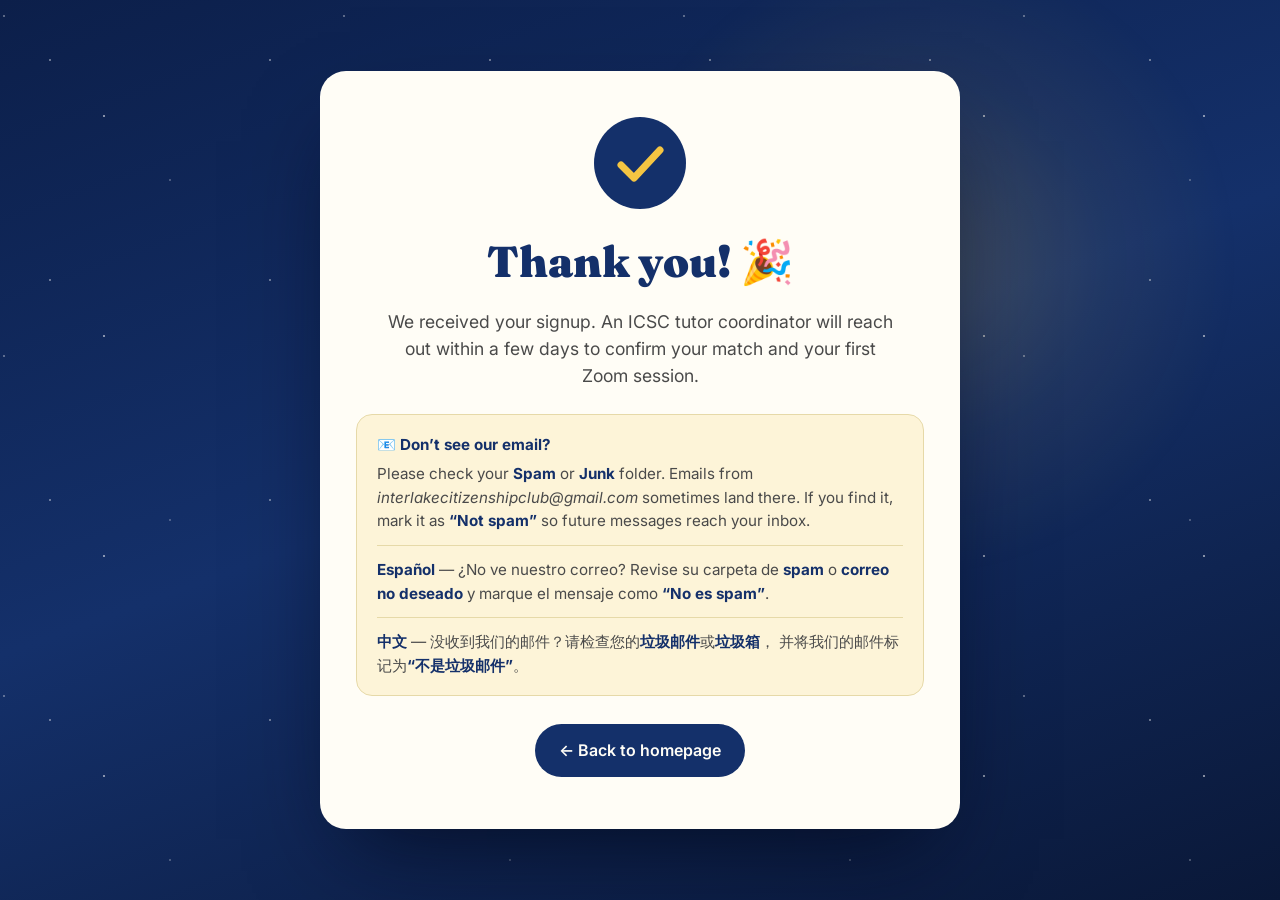
==== citizenship-website/thanks.html @ fe779de8 "Rebuild signup as animated 4-step wizard with live 3D pass card - New dark starfield signup section " ====
<!DOCTYPE html>
<html lang="en">
<head>
  <meta charset="UTF-8" />
  <meta name="viewport" content="width=device-width, initial-scale=1.0" />
  <title>Thank You — Interlake Citizenship Services Club</title>
  <meta name="robots" content="noindex" />
  <link rel="preconnect" href="https://fonts.googleapis.com" />
  <link rel="preconnect" href="https://fonts.gstatic.com" crossorigin />
  <link href="https://fonts.googleapis.com/css2?family=Fraunces:wght@700;900&family=Inter:wght@400;500;600;700&display=swap" rel="stylesheet" />
  <link rel="stylesheet" href="styles.css?v=3" />
</head>
<body class="signup ty">
  <div class="signup-sky" aria-hidden="true">
    <span class="su-stars su-stars-a"></span>
    <span class="su-stars su-stars-b"></span>
    <span class="su-glow"></span>
  </div>

  <main class="ty-card">
    <svg class="ty-check" viewBox="0 0 96 96" aria-hidden="true">
      <circle cx="48" cy="48" r="46" />
      <path d="M29 50 L42 63 L68 35" />
    </svg>
    <h1 class="ty-title" id="ty-title">Thank you! 🎉</h1>
    <p class="ty-lead" id="ty-lead">
      We received your signup. An ICSC tutor coordinator will reach out within a few days to confirm
      your match and your first Zoom session.
    </p>

    <div class="ty-note">
      <p><strong>📧 Don’t see our email?</strong></p>
      <p>
        Please check your <strong>Spam</strong> or <strong>Junk</strong> folder.
        Emails from <em>interlakecitizenshipclub@gmail.com</em> sometimes land there.
        If you find it, mark it as <strong>“Not spam”</strong> so future messages reach your inbox.
      </p>
      <hr />
      <p><strong>Español</strong> — ¿No ve nuestro correo? Revise su carpeta de <strong>spam</strong> o
        <strong>correo no deseado</strong> y marque el mensaje como <strong>“No es spam”</strong>.</p>
      <hr />
      <p><strong>中文</strong> — 没收到我们的邮件？请检查您的<strong>垃圾邮件</strong>或<strong>垃圾箱</strong>，
        并将我们的邮件标记为<strong>“不是垃圾邮件”</strong>。</p>
    </div>

    <p><a class="btn btn-primary" id="ty-back" href="index.html">← Back to homepage</a></p>
  </main>

  <script>
    (function () {
      var copy = {
        es: ["¡Gracias! 🎉", "Recibimos su inscripción. Un coordinador de ICSC se comunicará con usted en unos días para confirmar su tutor y su primera sesión por Zoom.", "← Volver al inicio"],
        zh: ["谢谢！🎉", "我们已收到您的报名。ICSC 导师协调员将在几天内与您联系，确认您的导师配对和第一次 Zoom 课程。", "← 返回首页"]
      };
      var lang = null;
      try { lang = localStorage.getItem("icsc_lang"); } catch (e) {}
      if (copy[lang]) {
        document.documentElement.lang = lang === "zh" ? "zh-CN" : lang;
        document.getElementById("ty-title").textContent = copy[lang][0];
        document.getElementById("ty-lead").textContent = copy[lang][1];
        document.getElementById("ty-back").textContent = copy[lang][2];
      }

      if (window.matchMedia("(prefers-reduced-motion: reduce)").matches) return;
      setTimeout(function () {
        var check = document.querySelector(".ty-check").getBoundingClientRect();
        var layer = document.createElement("div");
        layer.className = "su-confetti";
        layer.style.left = check.left + check.width / 2 + "px";
        layer.style.top = check.top + check.height / 2 + "px";
        var colors = ["#f5c542", "#ffdd6b", "#14306a", "#1e4391", "#ffffff", "#c0392b"];
        for (var i = 0; i < 90; i++) {
          var p = document.createElement("i");
          var a = Math.random() * Math.PI * 2, dist = 120 + Math.random() * 300;
          p.style.setProperty("--dx", Math.cos(a) * dist + "px");
          p.style.setProperty("--dy", Math.sin(a) * dist * 0.8 - 170 + "px");
          p.style.setProperty("--rot", Math.random() * 900 - 450 + "deg");
          p.style.background = colors[i % colors.length];
          p.style.animationDelay = Math.random() * 90 + "ms";
          layer.appendChild(p);
        }
        document.body.appendChild(layer);
        setTimeout(function () { layer.remove(); }, 1900);
      }, 900);
    })();
  </script>
</body>
</html>
---- citizenship-website/styles.css ----
:root {
  --cream: #fdf4d8;
  --cream-2: #fbecbf;
  --navy: #14306a;
  --navy-2: #1e4391;
  --yellow: #f5c542;
  --yellow-2: #ffdd6b;
  --ink: #1a1a1a;
  --ink-2: #4a4a4a;
  --border: #e6d9a8;
  --white: #fffdf6;
  --shadow: 0 6px 24px rgba(20, 48, 106, 0.08);
  --radius: 14px;
}

* { box-sizing: border-box; }
html { scroll-behavior: smooth; }
body {
  margin: 0;
  font-family: 'Inter', system-ui, -apple-system, Segoe UI, Roboto, sans-serif;
  color: var(--ink);
  background: var(--cream);
  line-height: 1.55;
  -webkit-font-smoothing: antialiased;
}
.container { width: 100%; max-width: 1120px; margin: 0 auto; padding: 0 24px; }

/* HEADER */
.site-header { position: sticky; top: 0; z-index: 50; background: rgba(253,244,216,0.92); backdrop-filter: saturate(140%) blur(10px); border-bottom: 1px solid var(--border); }
.header-inner { display: flex; align-items: center; justify-content: space-between; gap: 16px; padding: 14px 24px; }
.logo { display: flex; align-items: center; gap: 10px; color: var(--navy); font-family: 'Fraunces', Georgia, serif; font-weight: 900; font-size: 1.1rem; text-decoration: none; }
.logo-mark { color: var(--yellow); font-size: 1.4rem; line-height: 1; }
.nav { display: flex; gap: 22px; align-items: center; flex-wrap: wrap; }
.nav a { color: var(--ink); text-decoration: none; font-weight: 500; font-size: 0.95rem; }
.nav a:hover { color: var(--navy); }
.nav-cta { background: var(--navy); color: var(--white) !important; padding: 8px 14px; border-radius: 999px; font-weight: 600; }
.nav-cta:hover { background: var(--navy-2); }
.lang-switch { display: flex; border: 1px solid var(--border); border-radius: 999px; overflow: hidden; background: var(--white); }
.lang-switch button { background: transparent; border: 0; padding: 6px 10px; font-size: 0.8rem; font-weight: 600; color: var(--ink-2); cursor: pointer; }
.lang-switch button.active { background: var(--navy); color: var(--white); }
@media (max-width: 760px) { .nav { display: none; } }

/* HERO */
.hero { position: relative; padding: 70px 0 60px; background: radial-gradient(circle at 12% 22%, var(--yellow-2) 0 6px, transparent 7px), radial-gradient(circle at 88% 78%, var(--yellow-2) 0 6px, transparent 7px), linear-gradient(180deg, var(--cream) 0, var(--cream-2) 100%); overflow: hidden; }
.hero-inner { display: grid; grid-template-columns: 1.2fr 1fr; gap: 40px; align-items: center; }
.eyebrow { text-transform: uppercase; letter-spacing: 0.16em; font-weight: 700; font-size: 0.78rem; color: var(--navy); margin: 0 0 12px; }
.hero h1 { font-family: 'Fraunces', Georgia, serif; font-weight: 900; color: var(--navy); font-size: clamp(2.4rem, 5.4vw, 3.8rem); line-height: 1.02; margin: 0 0 18px; letter-spacing: -0.01em; }
.lede { font-size: 1.15rem; color: var(--ink-2); margin: 0 0 28px; max-width: 540px; }
.hero-actions { display: flex; gap: 12px; flex-wrap: wrap; margin-bottom: 26px; }
.hero-bullets { list-style: none; padding: 0; margin: 0; display: flex; flex-wrap: wrap; gap: 14px 26px; font-size: 0.95rem; color: var(--ink-2); }
.hero-bullets strong { color: var(--navy); }
.hero-card { position: relative; background: var(--white); border: 1px solid var(--border); border-radius: 20px; padding: 32px 28px; box-shadow: var(--shadow); }
.hero-card h2 { font-family: 'Fraunces', Georgia, serif; color: var(--navy); margin: 0 0 18px; font-size: 1.35rem; }
.coverage-list { list-style: none; padding: 0; margin: 0; display: grid; grid-template-columns: 1fr 1fr; gap: 12px 18px; font-weight: 600; font-size: 1.05rem; }
.coverage-list li { display: flex; align-items: center; gap: 8px; }
.sparkle { position: absolute; color: var(--yellow); font-size: 1.8rem; }
.s1 { top: -10px; left: -12px; }
.s2 { bottom: -8px; right: -6px; font-size: 1.4rem; }
@media (max-width: 860px) { .hero-inner { grid-template-columns: 1fr; } }

/* BUTTONS */
.btn { display: inline-block; padding: 12px 22px; border-radius: 999px; font-weight: 600; text-decoration: none; font-size: 1rem; border: 2px solid transparent; cursor: pointer; transition: transform 0.06s ease, background 0.2s ease, color 0.2s ease; }
.btn-primary { background: var(--navy); color: var(--white); }
.btn-primary:hover { background: var(--navy-2); }
.btn-primary:active { transform: translateY(1px); }
.btn-ghost { background: transparent; color: var(--navy); border-color: var(--navy); }
.btn-ghost:hover { background: var(--navy); color: var(--white); }
.btn-large { padding: 14px 28px; font-size: 1.05rem; }

/* SECTIONS */
.section { padding: 72px 0; }
.section-alt { background: var(--white); border-top: 1px solid var(--border); border-bottom: 1px solid var(--border); }
.section-title { font-family: 'Fraunces', Georgia, serif; color: var(--navy); font-size: clamp(1.7rem, 3vw, 2.4rem); margin: 0 0 18px; }
.section-lead { font-size: 1.1rem; color: var(--ink-2); max-width: 760px; margin: 0 0 32px; }

/* CARDS */
.grid-4 { display: grid; grid-template-columns: repeat(4, 1fr); gap: 22px; }
@media (max-width: 920px) { .grid-4 { grid-template-columns: repeat(2, 1fr); } }
@media (max-width: 520px) { .grid-4 { grid-template-columns: 1fr; } }
.card { background: var(--cream); border: 1px solid var(--border); border-radius: var(--radius); padding: 24px; }
.card h3 { font-family: 'Fraunces', Georgia, serif; color: var(--navy); margin: 8px 0 6px; }
.card p { margin: 0; color: var(--ink-2); font-size: 0.95rem; }
.card-icon { font-size: 1.8rem; }

/* STEPS */
.steps { list-style: none; padding: 0; margin: 0; display: grid; grid-template-columns: repeat(4, 1fr); gap: 22px; }
.steps li { background: var(--white); border: 1px solid var(--border); border-radius: var(--radius); padding: 24px; position: relative; }
.steps h3 { font-family: 'Fraunces', Georgia, serif; color: var(--navy); margin: 12px 0 6px; }
.steps p { margin: 0; color: var(--ink-2); font-size: 0.95rem; }
.step-num { display: inline-flex; align-items: center; justify-content: center; width: 34px; height: 34px; border-radius: 999px; background: var(--yellow); color: var(--navy); font-family: 'Fraunces', Georgia, serif; font-weight: 900; }
@media (max-width: 920px) { .steps { grid-template-columns: repeat(2, 1fr); } }
@media (max-width: 520px) { .steps { grid-template-columns: 1fr; } }

/* REVIEWS */
.grid-2 { display: grid; grid-template-columns: 1fr 1fr; gap: 22px; }
@media (max-width: 720px) { .grid-2 { grid-template-columns: 1fr; } }
.review { background: var(--cream); border-left: 5px solid var(--yellow); border-radius: var(--radius); padding: 22px 24px; margin: 0; box-shadow: var(--shadow); }
.review p { font-size: 1.05rem; color: var(--ink); margin: 0 0 12px; font-style: italic; }
.review footer { font-weight: 600; color: var(--navy); font-size: 0.95rem; }

/* CONTACT */
.contact-grid { display: grid; grid-template-columns: 1.4fr 1fr; gap: 30px; align-items: center; }
.contact-email a, .contact-grid a { color: var(--navy); font-weight: 600; }
.qr-placeholder { background: var(--cream); border: 1px solid var(--border); border-radius: var(--radius); padding: 20px; text-align: center; }
.qr-link { display: inline-block; line-height: 0; padding: 8px; background: var(--white); border-radius: 10px; box-shadow: var(--shadow); transition: transform 0.15s ease; }
.qr-link:hover { transform: scale(1.03); }
.qr-code { width: 180px; height: 180px; display: block; }
.qr-url { margin: 10px 0 0; font-weight: 700; color: var(--navy); font-size: 0.95rem; letter-spacing: 0.02em; }
.qr-placeholder p:not(.qr-url) { margin: 12px 0 4px; color: var(--ink-2); font-size: 0.9rem; }
@media (max-width: 720px) { .contact-grid { grid-template-columns: 1fr; } }

/* FOOTER */
.site-footer { background: var(--navy); color: var(--white); padding: 28px 0; }
.footer-inner { display: flex; justify-content: space-between; flex-wrap: wrap; gap: 10px; }
.footer-thin { opacity: 0.78; margin: 0; }
.site-footer p { margin: 0; }

/* ============================================================
   CINEMATIC SCROLL-SCRUB SECTION (White House push-in)
   ============================================================ */

/* Base (also the mobile / reduced-motion / no-JS static layout) */
.scrub { position: relative; background: var(--navy); }
.scrub-sticky {
  position: relative;
  height: 62vh;
  min-height: 380px;
  overflow: hidden;
  display: flex;
  align-items: center;
  justify-content: center;
}
.scrub-canvas {
  position: absolute;
  inset: 0;
  width: 100%;
  height: 100%;
  display: none;
}
.scrub-fallback {
  position: absolute;
  inset: 0;
  width: 100%;
  height: 100%;
  object-fit: cover;
  display: block;
}
.scrub.is-live .scrub-canvas { display: block; }
.scrub.is-live .scrub-fallback { display: none; }
/* Dark scrim + vignette so white/bright footage keeps text readable */
.scrub-scrim {
  position: absolute;
  inset: 0;
  background:
    radial-gradient(120% 90% at 50% 45%, rgba(6,14,34,0.15) 0%, rgba(6,14,34,0.62) 100%),
    linear-gradient(180deg, rgba(6,14,34,0.55) 0%, rgba(6,14,34,0.25) 40%, rgba(6,14,34,0.72) 100%);
}

.scrub-captions {
  position: relative;
  z-index: 2;
  text-align: center;
  padding: 0 24px;
  width: 100%;
  max-width: 940px;
  display: flex;
  flex-direction: column;
  align-items: center;
  gap: 26px;
}
.scrub-beat {
  margin: 0;
  color: #ffffff;
  font-family: 'Fraunces', Georgia, serif;
  font-weight: 900;
  font-size: clamp(1.9rem, 5.2vw, 4.1rem);
  line-height: 1.04;
  letter-spacing: -0.01em;
  text-shadow: 0 3px 26px rgba(0,0,0,0.55), 0 1px 3px rgba(0,0,0,0.4);
}
/* the yellow brand accent sits behind the last word feel via underline swash */
.scrub-cta { box-shadow: 0 10px 30px rgba(0,0,0,0.35); }

/* --- Static layout: show only the first line + CTA --- */
.scrub:not(.is-live) .scrub-beat:nth-of-type(2),
.scrub:not(.is-live) .scrub-beat:nth-of-type(3) { display: none; }
.scrub:not(.is-live) .scrub-progress,
.scrub:not(.is-live) .scrub-hint { display: none; }

/* Progress bar + scroll hint (live mode only) */
.scrub-progress {
  position: absolute;
  left: 0; right: 0; bottom: 0;
  height: 4px;
  background: rgba(255,255,255,0.22);
  z-index: 3;
}
.scrub-progress span {
  display: block;
  height: 100%;
  width: 0%;
  background: var(--yellow);
  transition: width 0.08s linear;
}
.scrub-hint {
  position: absolute;
  left: 50%;
  bottom: 22px;
  transform: translateX(-50%);
  z-index: 3;
  color: rgba(255,255,255,0.9);
  font-size: 0.82rem;
  font-weight: 600;
  letter-spacing: 0.14em;
  text-transform: uppercase;
  text-shadow: 0 2px 10px rgba(0,0,0,0.5);
  animation: scrubBob 1.8s ease-in-out infinite;
  transition: opacity 0.3s ease;
}
.scrub-hint::after { content: " ↓"; }
@keyframes scrubBob { 0%,100% { transform: translate(-50%, 0); } 50% { transform: translate(-50%, 6px); } }

/* ---------- LIVE (pinned scroll-scrub) mode: added by JS on desktop ---------- */
.scrub.is-live { height: 360vh; }
.scrub.is-live .scrub-sticky {
  position: sticky;
  top: 0;
  height: 100vh;
  min-height: 100vh;
}
.scrub.is-live .scrub-canvas { will-change: transform; }
.scrub.is-live .scrub-captions {
  position: absolute;
  left: 50%;
  top: 50%;
  transform: translate(-50%, -50%);
  display: block;   /* beats are individually positioned below */
}
.scrub.is-live .scrub-beat {
  position: absolute;
  left: 50%;
  top: 0;
  transform: translate(-50%, -50%);
  width: min(90vw, 940px);
  opacity: 0;
  will-change: opacity, transform;
}
.scrub.is-live .scrub-cta {
  position: absolute;
  left: 50%;
  top: clamp(78px, 13vh, 150px);
  transform: translateX(-50%);
  opacity: 0;
  pointer-events: none;
  transition: opacity 0.25s ease;
}
.scrub.is-live .scrub-cta.is-on { pointer-events: auto; }

@media (max-width: 760px) {
  .scrub-sticky { height: 56vh; min-height: 340px; }
}

@media (prefers-reduced-motion: reduce) {
  .scrub-hint { animation: none; }
}

/* ============================================================
   3D HERO CENTERPIECE (Three.js) + FALLBACK
   ============================================================ */
.hero-3d { position: relative; min-height: 470px; overflow: hidden; }
.hero-canvas { display: none; position: absolute; inset: 0; width: 100%; height: 100%; }
.hero-3d.webgl-on { background: transparent; border: none; box-shadow: none; padding: 0; }
.hero-3d.webgl-on::before {
  content: "";
  position: absolute; inset: 0;
  background: radial-gradient(58% 58% at 50% 44%, rgba(245,197,66,0.22), rgba(245,197,66,0) 70%);
  pointer-events: none;
}
.hero-3d.webgl-on .hero-canvas { display: block; }
.hero-3d.webgl-on .hero-3d-fallback { display: none; }
.hero-canvas { cursor: grab; }
.hero-canvas:active { cursor: grabbing; }
.hero-3d-badge { display: none; }
.hero-3d.webgl-on .hero-3d-badge {
  display: inline-block;
  position: absolute; left: 14px; bottom: 12px; z-index: 2;
  font-size: 0.7rem; font-weight: 700; letter-spacing: 0.08em; text-transform: uppercase;
  color: var(--navy); background: rgba(255,255,255,0.72);
  padding: 5px 11px; border-radius: 999px;
  -webkit-backdrop-filter: blur(4px); backdrop-filter: blur(4px);
  pointer-events: none;
}
@media (max-width: 860px) { .hero-3d { min-height: 380px; } }

/* ============================================================
   ANIMATED STATS BAND
   ============================================================ */
.stats-band { background: var(--navy); color: #fff; padding: 50px 0; }
.stats-grid { display: grid; grid-template-columns: repeat(3, 1fr); gap: 26px; text-align: center; }
.stat-num {
  font-family: 'Fraunces', Georgia, serif; font-weight: 900;
  font-size: clamp(2.7rem, 6vw, 4.1rem); color: var(--yellow); line-height: 1;
  display: flex; justify-content: center; align-items: baseline; gap: 1px;
  font-variant-numeric: tabular-nums;
}
.stat-unit { font-size: 0.6em; }
.stat-label { margin: 12px 0 0; color: rgba(255,255,255,0.85); font-size: 0.98rem; font-weight: 500; }
@media (max-width: 640px) { .stats-grid { grid-template-columns: 1fr; gap: 32px; } }

/* ============================================================
   SCROLL-REVEAL  (only active when JS is on — :where() keeps
   specificity low so the single .in rule and inline tilt win)
   ============================================================ */
.js :where(
  .section-title, .section-lead, .card, .steps li, .review,
  .stats-band .stat, #contact .contact-grid > *
) {
  opacity: 0;
  transform: translateY(30px);
  transition: opacity 0.7s ease, transform 0.7s cubic-bezier(0.2, 0.7, 0.2, 1);
}
.js .in { opacity: 1; transform: none; }

/* 3D tilt: smooth return when the pointer leaves (JS speeds it up while hovering) */
.js .card, .js .review, .js .steps li { transform-style: preserve-3d; }

@media (prefers-reduced-motion: reduce) {
  .js :where(
    .section-title, .section-lead, .card, .steps li, .review,
    .stats-band .stat, #contact .contact-grid > *
  ) { opacity: 1 !important; transform: none !important; transition: none !important; }
}

/* ============================================================
   SIGNUP — multi-step wizard, live 3D "Tutoring Pass" card
   Without JS every step shows at once as a plain long form.
   ============================================================ */
@property --su-ang { syntax: '<angle>'; inherits: false; initial-value: 0deg; }

.signup {
  position: relative;
  isolation: isolate;
  overflow: hidden;
  padding: 96px 0 110px;
  color: #fff;
  background: linear-gradient(160deg, #0c1f4a 0%, #14306a 48%, #0a1838 100%);
}
.signup-sky { position: absolute; inset: 0; z-index: -1; pointer-events: none; overflow: hidden; }
.su-stars {
  position: absolute;
  inset: -360px;
  background-image:
    radial-gradient(1.6px 1.6px at 24px 36px, #fff 50%, transparent 52%),
    radial-gradient(1.2px 1.2px at 140px 90px, #ffe9a6 50%, transparent 52%),
    radial-gradient(1px 1px at 70px 170px, #fff 50%, transparent 52%),
    radial-gradient(1.4px 1.4px at 190px 200px, #fff 50%, transparent 52%);
  background-size: 220px 220px;
  opacity: 0.5;
  animation: suDriftA 80s linear infinite;
}
.su-stars-b {
  background-size: 340px 340px;
  opacity: 0.32;
  animation: suDriftB 130s linear infinite, suTwinkle 3.6s ease-in-out infinite alternate;
}
@keyframes suDriftA { to { transform: translate3d(-220px, 220px, 0); } }
@keyframes suDriftB { to { transform: translate3d(340px, 340px, 0); } }
@keyframes suTwinkle { from { opacity: 0.12; } to { opacity: 0.42; } }
.su-glow {
  position: absolute;
  left: 0; top: 0;
  width: 680px; height: 680px;
  border-radius: 50%;
  background: radial-gradient(circle, rgba(245,197,66,0.2) 0%, rgba(245,197,66,0.06) 38%, transparent 66%);
  transform: translate3d(calc(var(--gx, 72vw) - 340px), calc(var(--gy, 260px) - 340px), 0);
  transition: transform 0.9s cubic-bezier(0.2, 0.7, 0.2, 1);
}

/* heading */
.signup-head { text-align: center; max-width: 760px; margin: 0 auto; }
.su-eyebrow {
  display: inline-block;
  margin: 0 0 16px;
  padding: 6px 14px;
  border-radius: 999px;
  border: 1px solid rgba(245,197,66,0.5);
  background: rgba(245,197,66,0.1);
  color: var(--yellow-2);
  font-size: 0.8rem;
  font-weight: 700;
  letter-spacing: 0.12em;
  text-transform: uppercase;
}
.su-title {
  margin: 0 0 14px;
  font-family: 'Fraunces', Georgia, serif;
  font-weight: 900;
  font-size: clamp(2.2rem, 4.8vw, 3.5rem);
  line-height: 1.05;
  letter-spacing: -0.01em;
  color: #fff;
  background: linear-gradient(100deg, #fff 0%, #fff 42%, var(--yellow-2) 50%, #fff 58%, #fff 100%);
  background-size: 260% 100%;
  -webkit-background-clip: text;
  background-clip: text;
  -webkit-text-fill-color: transparent;
  animation: suShimmer 7s ease-in-out infinite;
}
@keyframes suShimmer { 0%, 30% { background-position: 100% 0; } 70%, 100% { background-position: 0% 0; } }
.su-lead { margin: 0; color: rgba(255,255,255,0.8); font-size: 1.1rem; }

.signup-grid {
  display: grid;
  grid-template-columns: minmax(0, 0.9fr) minmax(0, 1.25fr);
  gap: 56px;
  align-items: start;
  margin-top: 52px;
}

/* ---------- left: 3D pass card ---------- */
.su-side { position: sticky; top: 96px; }
.su-stage {
  perspective: 1100px;
  display: flex;
  flex-direction: column;
  align-items: center;
  padding: 18px 0 6px;
  cursor: pointer;
  -webkit-tap-highlight-color: transparent;
}
.su-float {
  width: 100%;
  max-width: 370px;
  transform-style: preserve-3d;
  animation: suBob 6s ease-in-out infinite;
}
@keyframes suBob {
  0%, 100% { transform: translate3d(0, 0, 0) rotateZ(-1deg); }
  50% { transform: translate3d(0, -12px, 0) rotateZ(1deg); }
}
.su-tilt {
  transform-style: preserve-3d;
  transform: rotateX(var(--rx, 9deg)) rotateY(var(--ry, -16deg));
  transition: transform 0.6s cubic-bezier(0.2, 0.7, 0.2, 1);
}
.su-card {
  position: relative;
  width: 100%;
  aspect-ratio: 1.586;
  transform-style: preserve-3d;
  transition: transform 0.95s cubic-bezier(0.3, 1.35, 0.45, 1);
}
.su-card.is-flipped { transform: rotateY(180deg); }
.su-card.is-launch { animation: suLaunch 0.9s cubic-bezier(0.5, 0, 0.2, 1) both; }
@keyframes suLaunch {
  0% { transform: none; }
  35% { transform: translateZ(60px) rotateY(-20deg) scale(1.04); }
  100% { transform: translateZ(0) rotateY(360deg) scale(1); }
}
.su-face {
  position: absolute;
  inset: 0;
  overflow: hidden;
  border-radius: 20px;
  padding: 20px 22px;
  -webkit-backface-visibility: hidden;
  backface-visibility: hidden;
  box-shadow: 0 30px 60px -20px rgba(0,0,0,0.6), inset 0 0 0 1px rgba(255,255,255,0.55);
}
/* swap faces at the flip's midpoint — backface-visibility alone leaks in some browsers */
.su-front { visibility: visible; transition: visibility 0s linear 0.13s; }
.su-back { visibility: hidden; transition: visibility 0s linear 0.13s; }
.su-card.is-flipped .su-front { visibility: hidden; }
.su-card.is-flipped .su-back { visibility: visible; }
.su-card.is-launch .su-back { visibility: visible; transition: none; }
.su-front {
  color: var(--navy);
  background:
    radial-gradient(120% 90% at 100% 0%, rgba(245,197,66,0.55) 0%, transparent 55%),
    linear-gradient(135deg, #fffdf6 0%, #fdf4d8 60%, #f7e3a0 100%);
}
.su-back {
  color: #fff;
  transform: rotateY(180deg);
  background:
    radial-gradient(90% 80% at 0% 0%, rgba(245,197,66,0.25) 0%, transparent 60%),
    linear-gradient(135deg, #2350a6 0%, #14306a 55%, #0c1f4a 100%);
  box-shadow: 0 30px 60px -20px rgba(0,0,0,0.6), inset 0 0 0 1px rgba(255,255,255,0.18);
  display: flex;
  flex-direction: column;
}
.su-card-top { display: flex; align-items: center; justify-content: space-between; gap: 10px; }
.su-card-logo { font-family: 'Fraunces', Georgia, serif; font-weight: 900; font-size: 1rem; letter-spacing: 0.02em; }
.su-back .su-card-logo { color: var(--yellow); }
.su-card-chip {
  width: 42px; height: 32px;
  border-radius: 7px;
  background:
    linear-gradient(90deg, transparent 30%, rgba(120,84,0,0.35) 31% 33%, transparent 34% 66%, rgba(120,84,0,0.35) 67% 69%, transparent 70%),
    linear-gradient(180deg, transparent 45%, rgba(120,84,0,0.35) 46% 54%, transparent 55%),
    linear-gradient(135deg, #ffe38a, #d9a92c);
  box-shadow: inset 0 0 0 1px rgba(120,84,0,0.35);
}
.su-card-label { margin: 16px 0 2px; font-size: 0.7rem; font-weight: 700; letter-spacing: 0.14em; text-transform: uppercase; color: rgba(20,48,106,0.7); }
.su-back .su-card-label { color: rgba(255,255,255,0.72); }
.su-back .su-card-top .su-card-label { margin: 0; }
.su-card-email {
  margin: 0;
  font-size: clamp(1rem, 2.1vw, 1.2rem);
  font-weight: 700;
  white-space: nowrap;
  overflow: hidden;
  text-overflow: ellipsis;
}
.su-card-email.is-empty { color: rgba(20,48,106,0.4); }
.su-card-meta { display: grid; grid-template-columns: 1fr 1fr; gap: 10px; margin-top: 14px; }
.su-card-meta > div { min-width: 0; }
.su-card-k { display: block; font-size: 0.64rem; font-weight: 700; letter-spacing: 0.1em; text-transform: uppercase; color: rgba(20,48,106,0.6); }
.su-card-v { display: block; font-weight: 700; font-size: 0.95rem; white-space: nowrap; overflow: hidden; text-overflow: ellipsis; }
.su-card-count {
  position: absolute;
  right: 18px; bottom: 16px;
  margin: 0;
  padding: 4px 11px;
  border-radius: 999px;
  background: var(--navy);
  color: var(--yellow-2);
  font-size: 0.74rem;
  font-weight: 700;
}
.su-card-count:empty { display: none; }
.su-stamp {
  position: absolute;
  right: 22px; top: 54px;
  padding: 4px 12px;
  border: 3px solid #1d8a50;
  border-radius: 8px;
  color: #1d8a50;
  font-weight: 900;
  font-size: 1rem;
  letter-spacing: 0.14em;
  text-transform: uppercase;
  background: rgba(255,253,246,0.55);
  visibility: hidden;
  transform: rotate(-14deg) scale(1);
}
.su-card.is-ready .su-stamp { visibility: visible; animation: suStamp 0.5s cubic-bezier(0.2, 1.6, 0.4, 1) 0.25s backwards; }
@keyframes suStamp { from { transform: rotate(-14deg) scale(2.4); color: transparent; border-color: transparent; background: transparent; } }
.su-sheen {
  position: absolute;
  inset: 0;
  pointer-events: none;
  background:
    radial-gradient(circle at var(--mx, 25%) var(--my, 15%), rgba(255,255,255,0.42) 0%, rgba(255,255,255,0) 45%),
    linear-gradient(115deg, transparent 30%, rgba(255,255,255,0.14) 45%, transparent 60%);
}
.su-back .su-sheen { background: radial-gradient(circle at var(--mx, 25%) var(--my, 15%), rgba(255,255,255,0.16) 0%, rgba(255,255,255,0) 45%); }

/* back of the card: this week's picks as bars */
.su-week {
  flex: 1;
  display: grid;
  grid-template-columns: repeat(7, 1fr);
  gap: 8px;
  align-items: stretch;
  margin: 14px 0 10px;
}
.su-wday { display: flex; flex-direction: column; align-items: center; gap: 6px; min-height: 0; }
.su-wbar {
  position: relative;
  flex: 1;
  width: 100%;
  max-width: 24px;
  border-radius: 7px;
  overflow: hidden;
  background: rgba(255,255,255,0.12);
}
.su-wbar i {
  position: absolute;
  inset: 0;
  border-radius: 7px;
  background: linear-gradient(180deg, var(--yellow-2), var(--yellow));
  transform-origin: bottom;
  transform: scaleY(var(--fill, 0));
  transition: transform 0.55s cubic-bezier(0.3, 1.5, 0.5, 1);
}
.su-wlabel { font-size: 0.72rem; font-weight: 700; color: rgba(255,255,255,0.6); transition: color 0.3s; }
.su-wday.is-on .su-wlabel { color: var(--yellow-2); }
.su-card-slots { margin: 0; font-size: 0.85rem; font-weight: 700; color: rgba(255,255,255,0.88); }

.su-shadow {
  width: 72%;
  height: 26px;
  margin-top: 26px;
  border-radius: 50%;
  background: radial-gradient(ellipse at center, rgba(0,0,0,0.5) 0%, transparent 70%);
  filter: blur(3px);
  animation: suShadow 6s ease-in-out infinite;
}
@keyframes suShadow { 0%, 100% { transform: scaleX(1); opacity: 0.9; } 50% { transform: scaleX(0.84); opacity: 0.55; } }
.su-flip-hint { margin: 8px 0 0; font-size: 0.78rem; font-weight: 600; letter-spacing: 0.06em; color: rgba(255,255,255,0.55); }

.su-perks { list-style: none; margin: 26px auto 0; padding: 0; display: grid; gap: 12px; max-width: 370px; }
.su-perks li {
  display: flex;
  align-items: center;
  gap: 12px;
  padding: 12px 16px;
  border-radius: 14px;
  background: rgba(255,255,255,0.06);
  border: 1px solid rgba(255,255,255,0.1);
  font-weight: 600;
  transition: background 0.25s, transform 0.25s;
}
.su-perks li:hover { background: rgba(255,255,255,0.1); transform: translateX(4px); }
.su-perk-ico {
  display: grid; place-items: center;
  width: 28px; height: 28px; flex: none;
  border-radius: 50%;
  background: var(--yellow);
  color: var(--navy);
  font-size: 0.85rem;
}

/* ---------- right: the form card ---------- */
.su-form-wrap {
  position: relative;
  padding: 2px;
  border-radius: 26px;
  background: conic-gradient(from var(--su-ang), rgba(245,197,66,0.95), rgba(255,255,255,0.08) 22%, rgba(255,255,255,0.08) 50%, rgba(255,221,107,0.9) 72%, rgba(255,255,255,0.08) 90%, rgba(245,197,66,0.95));
  box-shadow: 0 40px 90px -30px rgba(2,8,26,0.8);
  animation: suBorderSpin 9s linear infinite;
}
@keyframes suBorderSpin { to { --su-ang: 360deg; } }
.su-form {
  position: relative;
  border-radius: 24px;
  padding: 30px 34px 24px;
  background: var(--white);
  color: var(--ink);
}

.su-steps { list-style: none; margin: 0 0 14px; padding: 0; display: grid; grid-template-columns: repeat(4, 1fr); gap: 6px; }
.su-step button {
  all: unset;
  box-sizing: border-box;
  width: 100%;
  display: flex;
  flex-direction: column;
  align-items: center;
  gap: 7px;
  padding: 4px 0;
  border-radius: 12px;
  cursor: pointer;
  text-align: center;
  font-size: 0.78rem;
  font-weight: 600;
  color: var(--ink-2);
}
.su-step button:focus-visible { outline: 2px solid var(--navy); outline-offset: 2px; }
.su-dot {
  position: relative;
  display: grid;
  place-items: center;
  width: 36px; height: 36px;
  border-radius: 50%;
  border: 2px solid var(--border);
  background: var(--cream);
  font-weight: 800;
  transition: background 0.35s, border-color 0.35s, color 0.35s, transform 0.45s cubic-bezier(0.3, 1.6, 0.5, 1), box-shadow 0.35s;
}
.su-step.is-active .su-dot {
  background: var(--navy);
  border-color: var(--navy);
  color: #fff;
  transform: scale(1.14);
  box-shadow: 0 0 0 6px rgba(20,48,106,0.12);
}
.su-step.is-active .su-step-name { color: var(--navy); }
.su-step.is-done .su-dot { background: var(--yellow); border-color: var(--yellow); color: transparent; }
.su-step.is-done .su-dot::after {
  content: "✓";
  position: absolute;
  inset: 0;
  display: grid;
  place-items: center;
  color: var(--navy);
  font-weight: 900;
  animation: suPop 0.4s cubic-bezier(0.3, 1.6, 0.5, 1);
}
.su-progress { height: 5px; margin: 0 0 28px; border-radius: 999px; overflow: hidden; background: var(--cream-2); }
.su-progress span {
  display: block;
  height: 100%;
  border-radius: 999px;
  background: linear-gradient(90deg, var(--navy), var(--navy-2) 60%, var(--yellow));
  transform-origin: left;
  transform: scaleX(0.25);
  transition: transform 0.7s cubic-bezier(0.2, 0.7, 0.2, 1);
}

/* panels + 3D page-turn between steps */
.su-panels { perspective: 1400px; }
.su-panel { border: 0; margin: 0; padding: 0; min-width: 0; }
.su-form:not(.is-wizard) .su-panel + .su-panel { margin-top: 34px; }
.su-panel-title {
  float: left;
  width: 100%;
  padding: 0;
  margin: 0 0 22px;
  font-family: 'Fraunces', Georgia, serif;
  font-weight: 900;
  font-size: 1.5rem;
  line-height: 1.2;
  color: var(--navy);
}
.su-panel-title:focus { outline: none; }
.su-panel-title + * { clear: both; }

.is-wizard .su-panel { display: none; }
.is-wizard .su-panel.is-active {
  display: block;
  transform-origin: 50% 50%;
  animation: suPanelIn 0.55s cubic-bezier(0.2, 0.75, 0.2, 1) both;
}
.is-wizard[data-dir="back"] .su-panel.is-active { animation-name: suPanelInBack; }
.is-wizard .su-panel.is-active.is-leaving { animation: suPanelOut 0.2s ease-in both; }
.is-wizard[data-dir="back"] .su-panel.is-active.is-leaving { animation-name: suPanelOutBack; }
@keyframes suPanelIn { from { opacity: 0; transform: translateX(70px) rotateY(-24deg); } }
@keyframes suPanelInBack { from { opacity: 0; transform: translateX(-70px) rotateY(24deg); } }
@keyframes suPanelOut { to { opacity: 0; transform: translateX(-50px) rotateY(16deg); } }
@keyframes suPanelOutBack { to { opacity: 0; transform: translateX(50px) rotateY(-16deg); } }
.is-wizard .su-panel.is-active:not(.is-leaving) > :not(legend) { animation: suRise 0.5s cubic-bezier(0.2, 0.75, 0.2, 1) both; }
.is-wizard .su-panel.is-active > :nth-child(3) { animation-delay: 0.08s; }
.is-wizard .su-panel.is-active > :nth-child(4) { animation-delay: 0.16s; }
.is-wizard .su-panel.is-active > :nth-child(5) { animation-delay: 0.24s; }
.is-wizard .su-panel.is-active > :nth-child(6) { animation-delay: 0.32s; }
@keyframes suRise { from { opacity: 0; transform: translateY(16px); } }
@keyframes suPop { 0% { transform: scale(0.6); } 60% { transform: scale(1.12); } 100% { transform: scale(1); } }

/* floating-label fields */
.su-field { position: relative; margin-bottom: 22px; }
.su-field input:not([type="checkbox"]), .su-field textarea {
  display: block;
  width: 100%;
  height: 62px;
  padding: 25px 16px 9px;
  border: 1.5px solid var(--border);
  border-radius: 14px;
  background: #fbf7ea;
  color: var(--ink);
  font: inherit;
  font-size: 1.05rem;
  outline: none;
  -webkit-appearance: none;
  appearance: none;
  transition: border-color 0.2s, background 0.2s, box-shadow 0.25s;
}
.su-field textarea { height: auto; min-height: 112px; padding-top: 30px; resize: vertical; }
.su-field > label:not(.su-na) {
  position: absolute;
  left: 17px; top: 20px;
  color: var(--ink-2);
  font-size: 1rem;
  pointer-events: none;
  transform-origin: left top;
  transition: transform 0.25s cubic-bezier(0.2, 0.7, 0.2, 1), color 0.2s;
}
.su-field input:focus + label,
.su-field input:not(:placeholder-shown) + label,
.su-field textarea:focus + label,
.su-field textarea:not(:placeholder-shown) + label,
.su-field-date > label:not(.su-na) {
  transform: translateY(-12px) scale(0.76);
  color: var(--navy);
  font-weight: 600;
}
.su-field input:not([type="checkbox"]):hover, .su-field textarea:hover { border-color: #d6c485; }
.su-field input:not([type="checkbox"]):focus, .su-field textarea:focus {
  background: #fff;
  border-color: var(--navy);
  box-shadow: 0 0 0 4px rgba(20,48,106,0.12), 0 14px 26px -16px rgba(20,48,106,0.45);
}
.su-line {
  position: absolute;
  left: 14px; right: 14px; top: 58px;
  height: 3px;
  border-radius: 3px;
  background: linear-gradient(90deg, var(--navy), var(--yellow));
  transform: scaleX(0);
  transition: transform 0.4s cubic-bezier(0.2, 0.7, 0.2, 1);
  pointer-events: none;
}
.su-field input:focus ~ .su-line { transform: scaleX(1); }
.su-field-area .su-line { display: none; }
.su-field.is-na input:not([type="checkbox"]) { background: #f1ecda; color: var(--ink-2); font-style: italic; }
.su-field.is-invalid input:not([type="checkbox"]) { border-color: #c0392b; background: #fff5f3; }
.su-field.is-invalid > label:not(.su-na) { color: #c0392b; }
.su-err { margin: 7px 2px 0; color: #c0392b; font-size: 0.88rem; font-weight: 600; }
.su-field.shake { animation: suShake 0.45s cubic-bezier(0.36, 0.07, 0.19, 0.97); }
@keyframes suShake { 20%, 60% { transform: translateX(-8px); } 40%, 80% { transform: translateX(8px); } }

/* switch toggles (N/A + Skip) */
.su-na {
  position: relative;
  display: inline-flex;
  align-items: center;
  gap: 10px;
  margin-top: 10px;
  color: var(--ink-2);
  font-size: 0.9rem;
  cursor: pointer;
  user-select: none;
}
.su-na input { position: absolute; opacity: 0; width: 1px; height: 1px; margin: 0; }
.su-switch { position: relative; flex: none; width: 40px; height: 23px; border-radius: 999px; background: #e2d9ba; transition: background 0.25s; }
.su-switch::after {
  content: "";
  position: absolute;
  top: 3px; left: 3px;
  width: 17px; height: 17px;
  border-radius: 50%;
  background: #fff;
  box-shadow: 0 1px 3px rgba(0,0,0,0.25);
  transition: transform 0.35s cubic-bezier(0.3, 1.6, 0.5, 1);
}
.su-na input:checked + .su-switch { background: var(--navy); }
.su-na input:checked + .su-switch::after { transform: translateX(17px); }
.su-na input:focus-visible + .su-switch { outline: 2px solid var(--navy); outline-offset: 2px; }

/* schedule */
.su-hint { margin: 0 0 14px; color: var(--ink-2); font-size: 0.93rem; }
.su-hint span:first-child { font-weight: 700; color: var(--navy); }
.su-sched-bar { display: flex; align-items: center; justify-content: space-between; flex-wrap: wrap; gap: 10px; margin-bottom: 14px; }
.su-sched-bar .su-na { margin-top: 0; }
.su-slot-total {
  padding: 5px 12px;
  border-radius: 999px;
  background: var(--yellow);
  color: var(--navy);
  font-size: 0.82rem;
  font-weight: 800;
  animation: suPop 0.35s cubic-bezier(0.3, 1.6, 0.5, 1);
}
.su-slot-total:empty { display: none; }
.su-days { display: flex; flex-direction: column; gap: 10px; transition: opacity 0.3s, filter 0.3s; }
.su-days.is-disabled { opacity: 0.4; filter: grayscale(0.5); pointer-events: none; }
.su-day {
  border: 1.5px solid var(--border);
  border-radius: 15px;
  background: #fbf7ea;
  transition: border-color 0.25s, background 0.25s, box-shadow 0.3s, transform 0.25s;
}
.su-day:hover { transform: translateY(-1px); box-shadow: 0 10px 22px -16px rgba(20,48,106,0.55); }
.su-day.is-open { border-color: var(--navy); background: #fff; box-shadow: 0 16px 32px -20px rgba(20,48,106,0.6); }
.su-day-head {
  position: relative;
  display: flex;
  align-items: center;
  gap: 12px;
  padding: 13px 16px;
  cursor: pointer;
  user-select: none;
  font-weight: 600;
}
.su-day-head input { position: absolute; opacity: 0; width: 1px; height: 1px; margin: 0; }
.su-day-box {
  display: grid;
  place-items: center;
  flex: none;
  width: 22px; height: 22px;
  border: 2px solid #cbbd8a;
  border-radius: 7px;
  background: #fff;
  transition: background 0.25s, border-color 0.25s, transform 0.35s cubic-bezier(0.3, 1.6, 0.5, 1);
}
.su-day-box::after {
  content: "";
  width: 10px; height: 5px;
  margin-top: -3px;
  border-left: 2.5px solid #fff;
  border-bottom: 2.5px solid #fff;
  transform: rotate(-45deg) scale(0);
  transition: transform 0.3s cubic-bezier(0.3, 1.6, 0.5, 1);
}
.su-day-head input:checked ~ .su-day-box { background: var(--navy); border-color: var(--navy); transform: scale(1.1); }
.su-day-head input:checked ~ .su-day-box::after { transform: rotate(-45deg) scale(1); }
.su-day-head input:focus-visible ~ .su-day-box { outline: 2px solid var(--navy); outline-offset: 2px; }
.su-day-name { flex: 1; }
.su-day.is-open .su-day-name { color: var(--navy); }
.su-day-count {
  display: none;
  place-items: center;
  min-width: 24px; height: 24px;
  padding: 0 7px;
  border-radius: 999px;
  background: var(--yellow);
  color: var(--navy);
  font-size: 0.76rem;
  font-weight: 800;
}
.su-day.has-picks .su-day-count { display: inline-grid; animation: suPop 0.35s cubic-bezier(0.3, 1.6, 0.5, 1); }
.su-day-hours { color: var(--ink-2); font-size: 0.8rem; font-weight: 500; white-space: nowrap; }
.su-times { display: grid; grid-template-rows: 0fr; transition: grid-template-rows 0.45s cubic-bezier(0.2, 0.7, 0.2, 1); }
.su-day.is-open .su-times, .su-form:not(.is-wizard) .su-times { grid-template-rows: 1fr; }
.su-times-inner {
  display: flex;
  flex-wrap: wrap;
  gap: 8px;
  min-height: 0;
  overflow: hidden;
  padding: 0 16px;
  visibility: hidden;
  transition: visibility 0s linear 0.45s, padding 0.45s;
}
.su-day.is-open .su-times-inner, .su-form:not(.is-wizard) .su-times-inner {
  padding: 4px 16px 16px;
  visibility: visible;
  transition: visibility 0s, padding 0.45s;
}
.chip { position: relative; margin: 0; }
.chip input { position: absolute; opacity: 0; width: 1px; height: 1px; margin: 0; }
.chip span {
  display: inline-block;
  padding: 8px 14px;
  border: 1.5px solid var(--border);
  border-radius: 999px;
  background: #fff;
  color: var(--ink-2);
  font-size: 0.86rem;
  font-weight: 600;
  font-variant-numeric: tabular-nums;
  white-space: nowrap;
  cursor: pointer;
  transition: background 0.2s, color 0.2s, border-color 0.2s, transform 0.2s, box-shadow 0.25s;
}
.chip span:hover { border-color: var(--navy); color: var(--navy); transform: translateY(-2px); }
.chip input:checked + span {
  background: var(--navy);
  border-color: var(--navy);
  color: #fff;
  box-shadow: 0 8px 16px -8px rgba(20,48,106,0.75);
  animation: suPop 0.35s cubic-bezier(0.3, 1.6, 0.5, 1);
}
.chip input:focus-visible + span { outline: 2px solid var(--navy); outline-offset: 2px; }
.su-day.is-open .chip { animation: suChipIn 0.45s cubic-bezier(0.3, 1.5, 0.5, 1) both; animation-delay: calc(var(--i, 0) * 28ms + 90ms); }
@keyframes suChipIn { from { opacity: 0; transform: translateY(12px) scale(0.8); } }

/* review */
.su-review { margin: 0 0 22px; border: 1.5px solid var(--border); border-radius: 16px; overflow: hidden; background: #fbf7ea; }
.su-review:empty { display: none; }
.su-rv-row {
  display: grid;
  grid-template-columns: 118px minmax(0, 1fr) auto;
  gap: 12px;
  align-items: start;
  padding: 13px 16px;
  border-bottom: 1px solid var(--border);
  animation: suRise 0.45s cubic-bezier(0.2, 0.75, 0.2, 1) both;
  animation-delay: calc(var(--i, 0) * 70ms + 180ms);
}
.su-rv-row:last-child { border-bottom: 0; }
.su-review dt { padding-top: 2px; color: var(--ink-2); font-size: 0.74rem; font-weight: 700; letter-spacing: 0.08em; text-transform: uppercase; }
.su-review dd { margin: 0; font-weight: 600; white-space: pre-line; overflow-wrap: anywhere; }
.su-rv-row.is-muted dd { color: #9a917a; font-weight: 500; font-style: italic; }
.su-rv-edit { all: unset; cursor: pointer; padding: 2px 9px; border-radius: 8px; color: var(--navy); font-size: 0.82rem; font-weight: 700; }
.su-rv-edit:hover { background: var(--cream-2); }
.su-rv-edit:focus-visible { outline: 2px solid var(--navy); outline-offset: 1px; }

/* submit */
.su-form .su-submit {
  position: relative;
  overflow: hidden;
  display: flex;
  align-items: center;
  justify-content: center;
  gap: 10px;
  width: 100%;
  padding: 17px 28px;
  font-size: 1.1rem;
  background: linear-gradient(90deg, var(--navy), var(--navy-2));
  box-shadow: 0 18px 32px -16px rgba(20,48,106,0.85);
  transition: transform 0.2s, box-shadow 0.25s;
}
.su-form .su-submit:hover { background: linear-gradient(90deg, var(--navy-2), var(--navy)); transform: translateY(-2px); box-shadow: 0 24px 40px -18px rgba(20,48,106,0.95); }
.su-submit::before {
  content: "";
  position: absolute;
  top: 0; bottom: 0; left: -60%;
  width: 40%;
  background: linear-gradient(100deg, transparent, rgba(255,255,255,0.35), transparent);
  transform: skewX(-20deg);
  animation: suShine 3.4s ease-in-out infinite;
}
@keyframes suShine { 0%, 55% { left: -60%; } 100% { left: 130%; } }
.su-spinner { display: none; width: 18px; height: 18px; border: 2.5px solid rgba(255,255,255,0.35); border-top-color: #fff; border-radius: 50%; animation: suSpinR 0.7s linear infinite; }
@keyframes suSpinR { to { transform: rotate(360deg); } }
.su-form.is-sending .su-spinner { display: inline-block; }
.su-form.is-sending .su-submit { pointer-events: none; }

/* wizard nav */
.su-form:not(.is-wizard) :is(.su-steps, .su-progress, .su-nav) { display: none; }
.su-nav { display: flex; align-items: center; justify-content: space-between; gap: 12px; margin-top: 24px; padding-top: 20px; border-top: 1px dashed var(--border); }
.su-nav [hidden] { display: none !important; }
.su-prev { all: unset; cursor: pointer; padding: 10px 8px; border-radius: 10px; color: var(--ink-2); font-weight: 600; transition: color 0.2s, transform 0.2s; }
.su-prev:hover { color: var(--navy); transform: translateX(-3px); }
.su-prev:focus-visible { outline: 2px solid var(--navy); }
.su-stepof { color: var(--ink-2); font-size: 0.82rem; font-weight: 600; }
.su-next { padding: 13px 28px; transition: transform 0.2s, box-shadow 0.25s, background 0.2s; }
.su-next:hover { transform: translateY(-2px); box-shadow: 0 14px 26px -12px rgba(20,48,106,0.85); }

/* confetti burst on submit */
.su-confetti { position: fixed; z-index: 200; width: 0; height: 0; pointer-events: none; }
.su-confetti i {
  position: absolute;
  left: 0; top: 0;
  width: 9px; height: 14px;
  border-radius: 2px;
  animation: suBurst 1.5s cubic-bezier(0.15, 0.7, 0.3, 1) both;
}
.su-confetti i:nth-child(3n) { width: 8px; height: 8px; border-radius: 50%; }
@keyframes suBurst {
  0% { transform: translate(-50%, -50%) rotate(0) scale(0.4); opacity: 1; }
  55% { opacity: 1; }
  100% { transform: translate(var(--dx), calc(var(--dy) + 240px)) rotate(var(--rot)) scale(1); opacity: 0; }
}

/* entrance choreography (JS adds .anim-ready, then .is-in on scroll) */
.signup.anim-ready :is(.su-eyebrow, .su-title, .su-lead, .su-perks li, .su-flip-hint) {
  opacity: 0;
  transform: translateY(26px);
  transition: opacity 0.8s ease, transform 0.9s cubic-bezier(0.2, 0.7, 0.2, 1);
}
.signup.anim-ready .su-form-wrap {
  opacity: 0;
  transform: perspective(1200px) translateY(60px) rotateX(14deg);
  transition: opacity 0.9s ease 0.2s, transform 1.1s cubic-bezier(0.2, 0.75, 0.2, 1) 0.2s;
}
.signup.anim-ready:not(.is-in) .su-float, .signup.anim-ready:not(.is-in) .su-shadow { opacity: 0; }
.signup.is-in :is(.su-eyebrow, .su-title, .su-lead, .su-perks li, .su-flip-hint), .signup.is-in .su-form-wrap { opacity: 1; transform: none; }
.signup.is-in .su-title { transition-delay: 0.08s; }
.signup.is-in .su-lead { transition-delay: 0.16s; }
.signup.is-in .su-perks li:nth-child(1) { transition-delay: 0.7s; }
.signup.is-in .su-perks li:nth-child(2) { transition-delay: 0.8s; }
.signup.is-in .su-perks li:nth-child(3) { transition-delay: 0.9s; }
.signup.is-in .su-flip-hint { transition-delay: 1.3s; }
.signup.anim-ready.is-in .su-card { animation: suCardIn 1.5s cubic-bezier(0.2, 0.8, 0.2, 1) 0.25s backwards; }
@keyframes suCardIn {
  0% { opacity: 0; transform: translateY(70px) translateZ(-260px) rotateY(-78deg) rotateX(26deg) scale(0.7); }
  45% { opacity: 1; }
  100% { opacity: 1; transform: none; }
}
.signup.anim-ready.is-in .su-shadow { animation: suShadowIn 1.5s ease 0.25s backwards, suShadow 6s ease-in-out 1.75s infinite; }
@keyframes suShadowIn { from { opacity: 0; transform: scaleX(0.3); } }
.signup.is-in .su-card.is-launch, .signup .su-card.is-launch { animation: suLaunch 0.9s cubic-bezier(0.5, 0, 0.2, 1) both; }

/* responsive */
@media (max-width: 960px) {
  .signup-grid { grid-template-columns: 1fr; gap: 28px; margin-top: 36px; }
  .su-side { position: static; }
  .su-float { max-width: 330px; }
  .su-perks { grid-template-columns: repeat(3, auto); justify-content: center; max-width: none; margin-top: 18px; }
  .su-perks li { padding: 8px 14px; font-size: 0.9rem; }
}
@media (max-width: 640px) {
  .signup { padding: 64px 0 76px; }
  .su-stage { display: none; }
  .su-perks { grid-template-columns: 1fr; margin-top: 0; }
  .su-form { padding: 22px 18px 18px; border-radius: 22px; }
  .su-form-wrap { border-radius: 24px; }
  .su-step button { font-size: 0.68rem; }
  .su-dot { width: 30px; height: 30px; }
  .su-panel-title { font-size: 1.28rem; }
  .su-day-head { padding: 12px 13px; gap: 10px; }
  .su-day-hours { font-size: 0.72rem; }
  .su-times-inner { gap: 7px; }
  .su-day.is-open .su-times-inner { padding: 4px 13px 14px; }
  .chip span { padding: 7px 12px; font-size: 0.84rem; }
  .su-rv-row { grid-template-columns: minmax(0, 1fr) auto; }
  .su-review dt { grid-column: 1 / -1; }
  .su-review dd { grid-column: 1; }
  .su-stepof { display: none; }
}

@media (prefers-reduced-motion: reduce) {
  .signup *, .signup *::before, .signup *::after { animation: none !important; transition: none !important; }
  .su-title { -webkit-text-fill-color: #fff; background: none; }
}

/* ============================================================
   THANK-YOU PAGE
   ============================================================ */
.ty { min-height: 100vh; display: grid; place-items: center; padding: 48px 20px; overflow: visible; }
.ty-card {
  position: relative;
  width: 100%;
  max-width: 640px;
  padding: 44px 36px 36px;
  border-radius: 26px;
  background: var(--white);
  color: var(--ink);
  text-align: center;
  box-shadow: 0 40px 90px -30px rgba(2,8,26,0.8);
  animation: tyIn 0.9s cubic-bezier(0.2, 0.75, 0.2, 1) both;
}
@keyframes tyIn { from { opacity: 0; transform: perspective(1200px) translateY(50px) rotateX(16deg); } }
.ty-check { width: 96px; height: 96px; margin: 0 auto 18px; display: block; }
.ty-check circle { fill: var(--navy); transform-origin: center; animation: tyCircle 0.6s cubic-bezier(0.3, 1.6, 0.5, 1) 0.35s both; }
.ty-check path { fill: none; stroke: var(--yellow); stroke-width: 7; stroke-linecap: round; stroke-linejoin: round; stroke-dasharray: 70; stroke-dashoffset: 70; animation: tyTick 0.5s ease-out 0.8s forwards; }
@keyframes tyCircle { from { transform: scale(0); } }
@keyframes tyTick { to { stroke-dashoffset: 0; } }
.ty-title { margin: 0 0 12px; font-family: 'Fraunces', Georgia, serif; font-weight: 900; color: var(--navy); font-size: clamp(2rem, 5vw, 2.7rem); }
.ty-lead { margin: 0 auto 24px; max-width: 520px; color: var(--ink-2); font-size: 1.1rem; }
.ty-note { margin: 0 0 28px; padding: 18px 20px; border: 1px solid var(--border); border-radius: 16px; background: var(--cream); text-align: left; }
.ty-note p { margin: 0 0 6px; color: var(--ink-2); font-size: 0.95rem; }
.ty-note p:last-child { margin-bottom: 0; }
.ty-note strong { color: var(--navy); }
.ty-note hr { border: 0; border-top: 1px solid var(--border); margin: 12px 0; }
.ty-card > * { animation: suRise 0.6s cubic-bezier(0.2, 0.75, 0.2, 1) both; }
.ty-card > :nth-child(2) { animation-delay: 1s; }
.ty-card > :nth-child(3) { animation-delay: 1.1s; }
.ty-card > :nth-child(4) { animation-delay: 1.2s; }
.ty-card > :nth-child(5) { animation-delay: 1.3s; }
.ty-card > .ty-check { animation: none; }
@media (prefers-reduced-motion: reduce) {
  .ty-card, .ty-card > *, .ty-check circle { animation: none !important; }
  .ty-check path { animation: none; stroke-dashoffset: 0; }
}
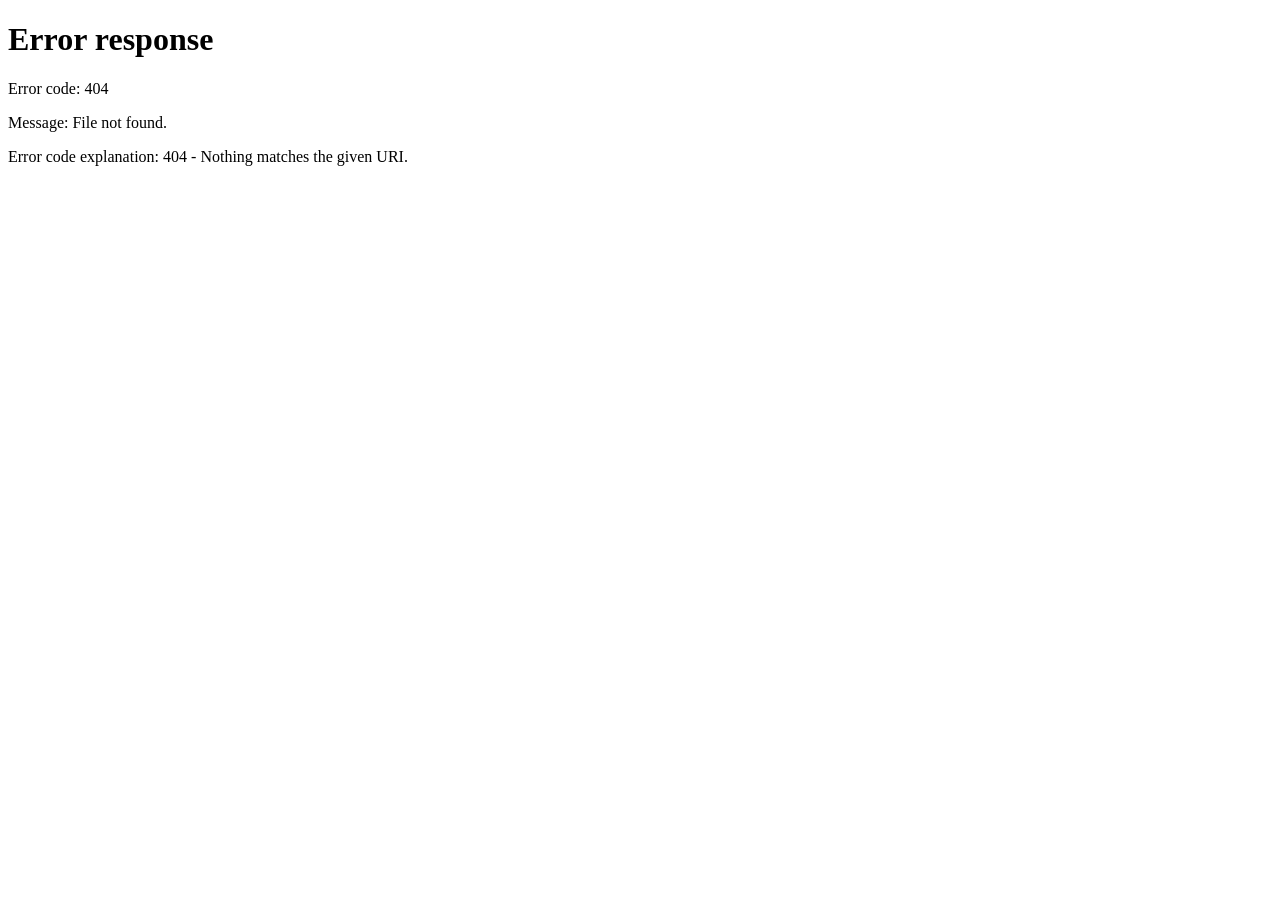
==== commit 11a253bf: "Rebuild site as clean multi-page site with its own URL per page, featuring CivicPreps Each section i" ====
--- a/citizenship-website/thanks.html
+++ b/citizenship-website/thanks.html
@@ -1,88 +1,6 @@
 <!DOCTYPE html>
-<html lang="en">
-<head>
-  <meta charset="UTF-8" />
-  <meta name="viewport" content="width=device-width, initial-scale=1.0" />
-  <title>Thank You — Interlake Citizenship Services Club</title>
-  <meta name="robots" content="noindex" />
-  <link rel="preconnect" href="https://fonts.googleapis.com" />
-  <link rel="preconnect" href="https://fonts.gstatic.com" crossorigin />
-  <link href="https://fonts.googleapis.com/css2?family=Fraunces:wght@700;900&family=Inter:wght@400;500;600;700&display=swap" rel="stylesheet" />
-  <link rel="stylesheet" href="styles.css?v=3" />
-</head>
-<body class="signup ty">
-  <div class="signup-sky" aria-hidden="true">
-    <span class="su-stars su-stars-a"></span>
-    <span class="su-stars su-stars-b"></span>
-    <span class="su-glow"></span>
-  </div>
-
-  <main class="ty-card">
-    <svg class="ty-check" viewBox="0 0 96 96" aria-hidden="true">
-      <circle cx="48" cy="48" r="46" />
-      <path d="M29 50 L42 63 L68 35" />
-    </svg>
-    <h1 class="ty-title" id="ty-title">Thank you! 🎉</h1>
-    <p class="ty-lead" id="ty-lead">
-      We received your signup. An ICSC tutor coordinator will reach out within a few days to confirm
-      your match and your first Zoom session.
-    </p>
-
-    <div class="ty-note">
-      <p><strong>📧 Don’t see our email?</strong></p>
-      <p>
-        Please check your <strong>Spam</strong> or <strong>Junk</strong> folder.
-        Emails from <em>interlakecitizenshipclub@gmail.com</em> sometimes land there.
-        If you find it, mark it as <strong>“Not spam”</strong> so future messages reach your inbox.
-      </p>
-      <hr />
-      <p><strong>Español</strong> — ¿No ve nuestro correo? Revise su carpeta de <strong>spam</strong> o
-        <strong>correo no deseado</strong> y marque el mensaje como <strong>“No es spam”</strong>.</p>
-      <hr />
-      <p><strong>中文</strong> — 没收到我们的邮件？请检查您的<strong>垃圾邮件</strong>或<strong>垃圾箱</strong>，
-        并将我们的邮件标记为<strong>“不是垃圾邮件”</strong>。</p>
-    </div>
-
-    <p><a class="btn btn-primary" id="ty-back" href="index.html">← Back to homepage</a></p>
-  </main>
-
-  <script>
-    (function () {
-      var copy = {
-        es: ["¡Gracias! 🎉", "Recibimos su inscripción. Un coordinador de ICSC se comunicará con usted en unos días para confirmar su tutor y su primera sesión por Zoom.", "← Volver al inicio"],
-        zh: ["谢谢！🎉", "我们已收到您的报名。ICSC 导师协调员将在几天内与您联系，确认您的导师配对和第一次 Zoom 课程。", "← 返回首页"]
-      };
-      var lang = null;
-      try { lang = localStorage.getItem("icsc_lang"); } catch (e) {}
-      if (copy[lang]) {
-        document.documentElement.lang = lang === "zh" ? "zh-CN" : lang;
-        document.getElementById("ty-title").textContent = copy[lang][0];
-        document.getElementById("ty-lead").textContent = copy[lang][1];
-        document.getElementById("ty-back").textContent = copy[lang][2];
-      }
-
-      if (window.matchMedia("(prefers-reduced-motion: reduce)").matches) return;
-      setTimeout(function () {
-        var check = document.querySelector(".ty-check").getBoundingClientRect();
-        var layer = document.createElement("div");
-        layer.className = "su-confetti";
-        layer.style.left = check.left + check.width / 2 + "px";
-        layer.style.top = check.top + check.height / 2 + "px";
-        var colors = ["#f5c542", "#ffdd6b", "#14306a", "#1e4391", "#ffffff", "#c0392b"];
-        for (var i = 0; i < 90; i++) {
-          var p = document.createElement("i");
-          var a = Math.random() * Math.PI * 2, dist = 120 + Math.random() * 300;
-          p.style.setProperty("--dx", Math.cos(a) * dist + "px");
-          p.style.setProperty("--dy", Math.sin(a) * dist * 0.8 - 170 + "px");
-          p.style.setProperty("--rot", Math.random() * 900 - 450 + "deg");
-          p.style.background = colors[i % colors.length];
-          p.style.animationDelay = Math.random() * 90 + "ms";
-          layer.appendChild(p);
-        }
-        document.body.appendChild(layer);
-        setTimeout(function () { layer.remove(); }, 1900);
-      }, 900);
-    })();
-  </script>
-</body>
-</html>
+<html lang="en"><head><meta charset="UTF-8" />
+<meta http-equiv="refresh" content="0; url=/thanks/" />
+<link rel="canonical" href="https://interlakecitizenship.xyz/thanks/" /><meta name="robots" content="noindex" />
+<title>Thank You — Interlake Citizenship Services Club</title></head>
+<body><p><a href="/thanks/">Continue</a></p></body></html>
